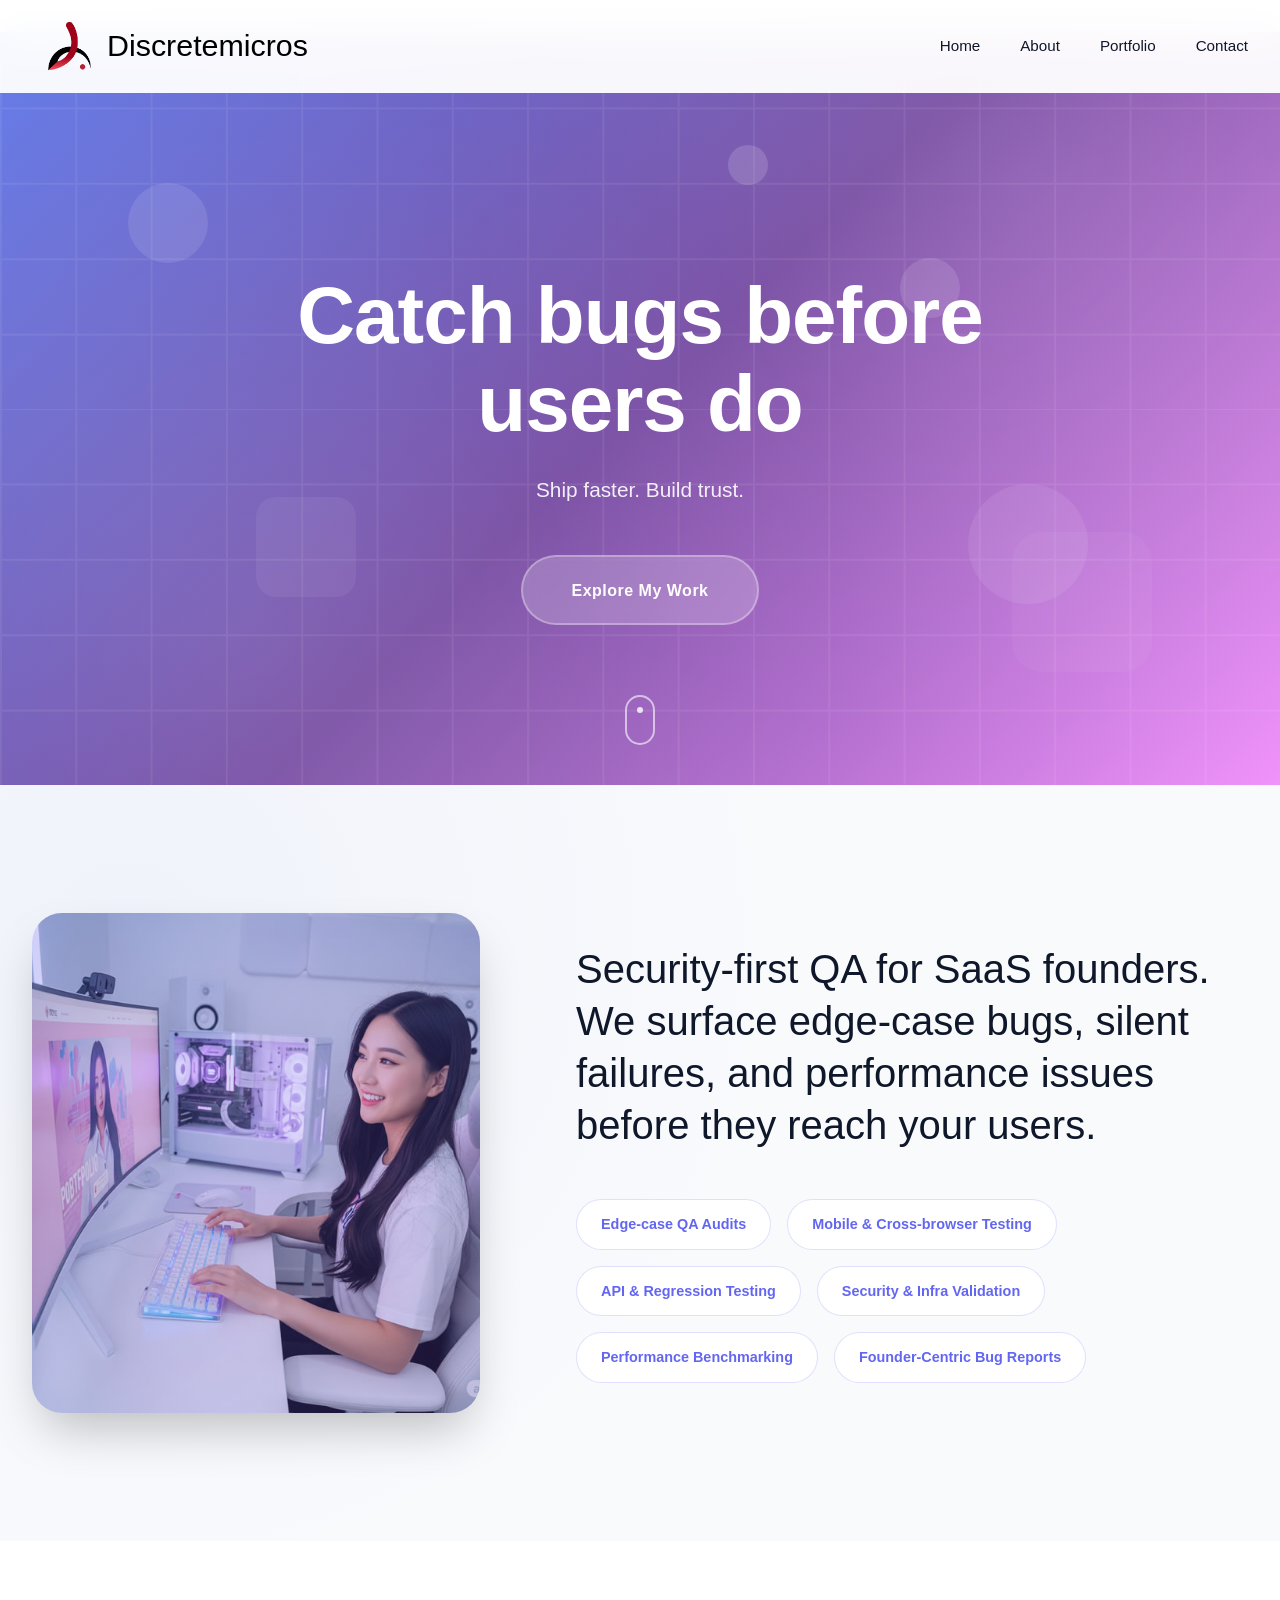
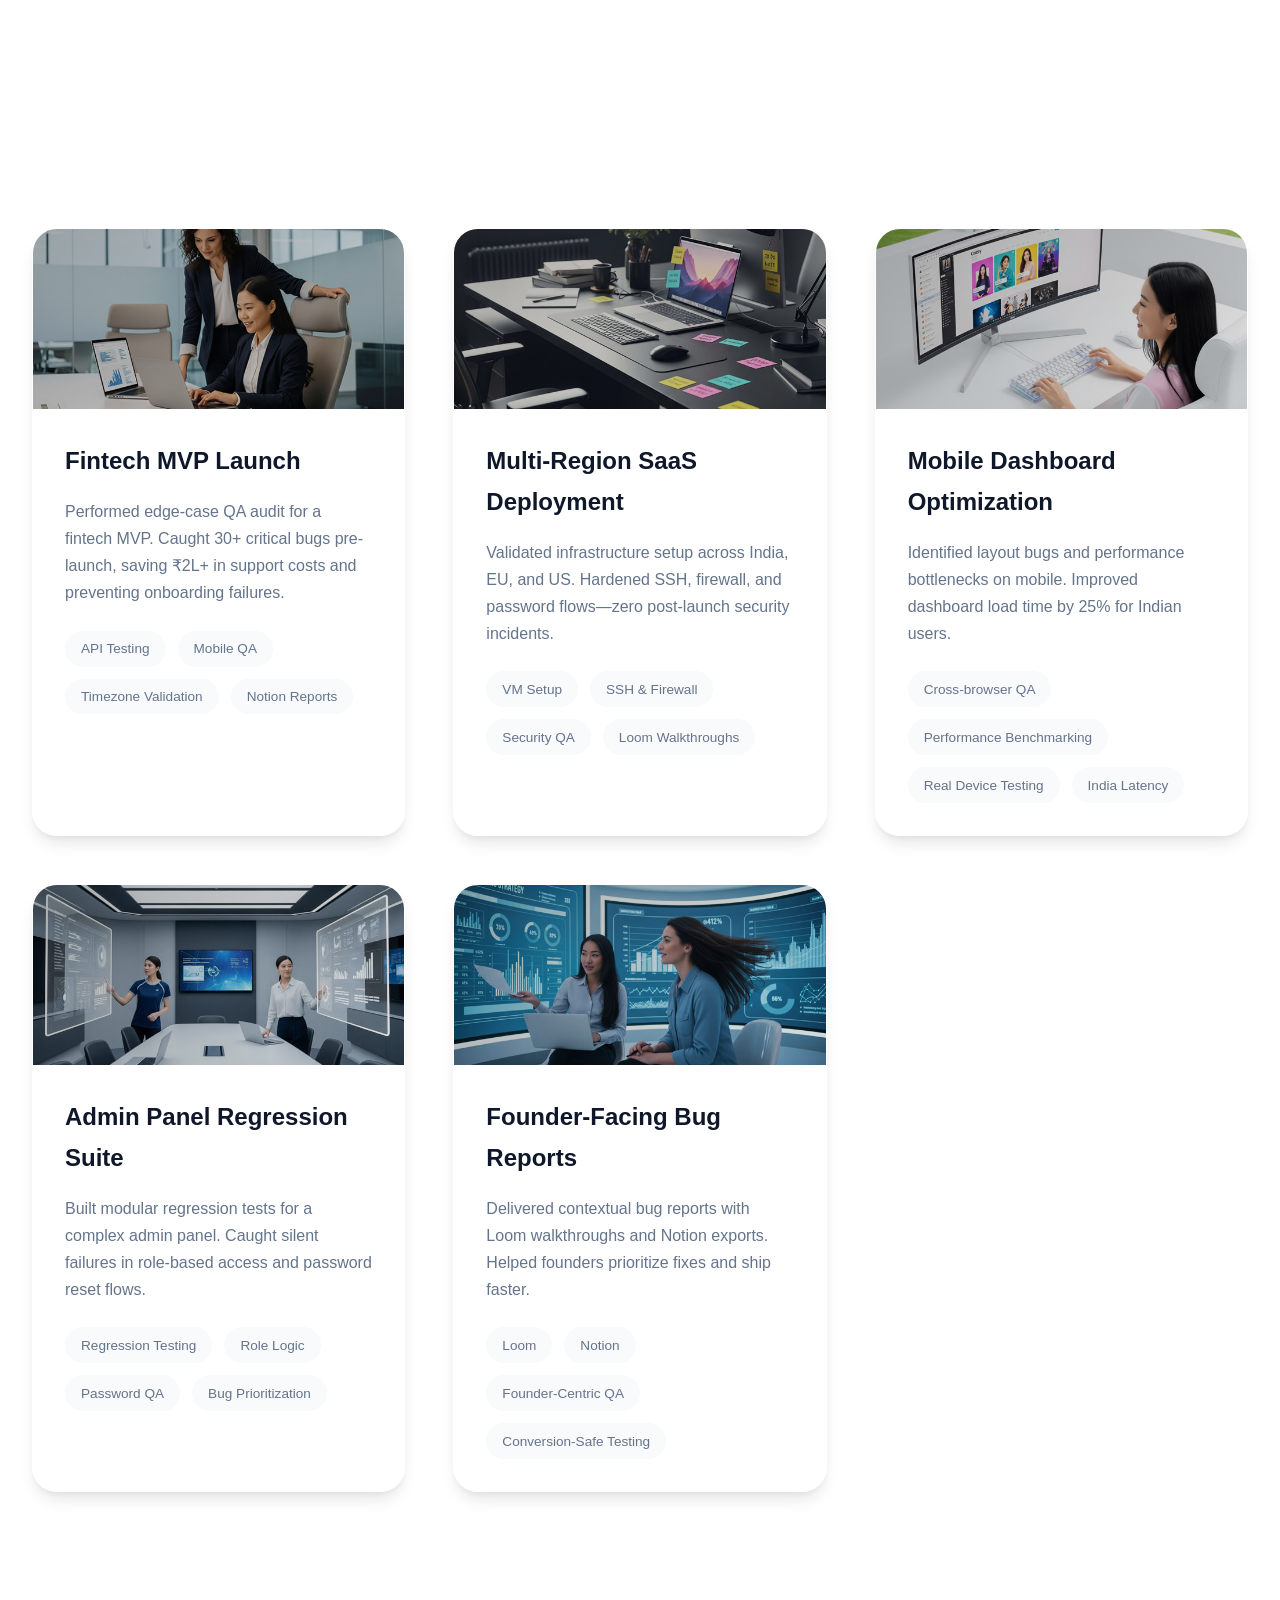
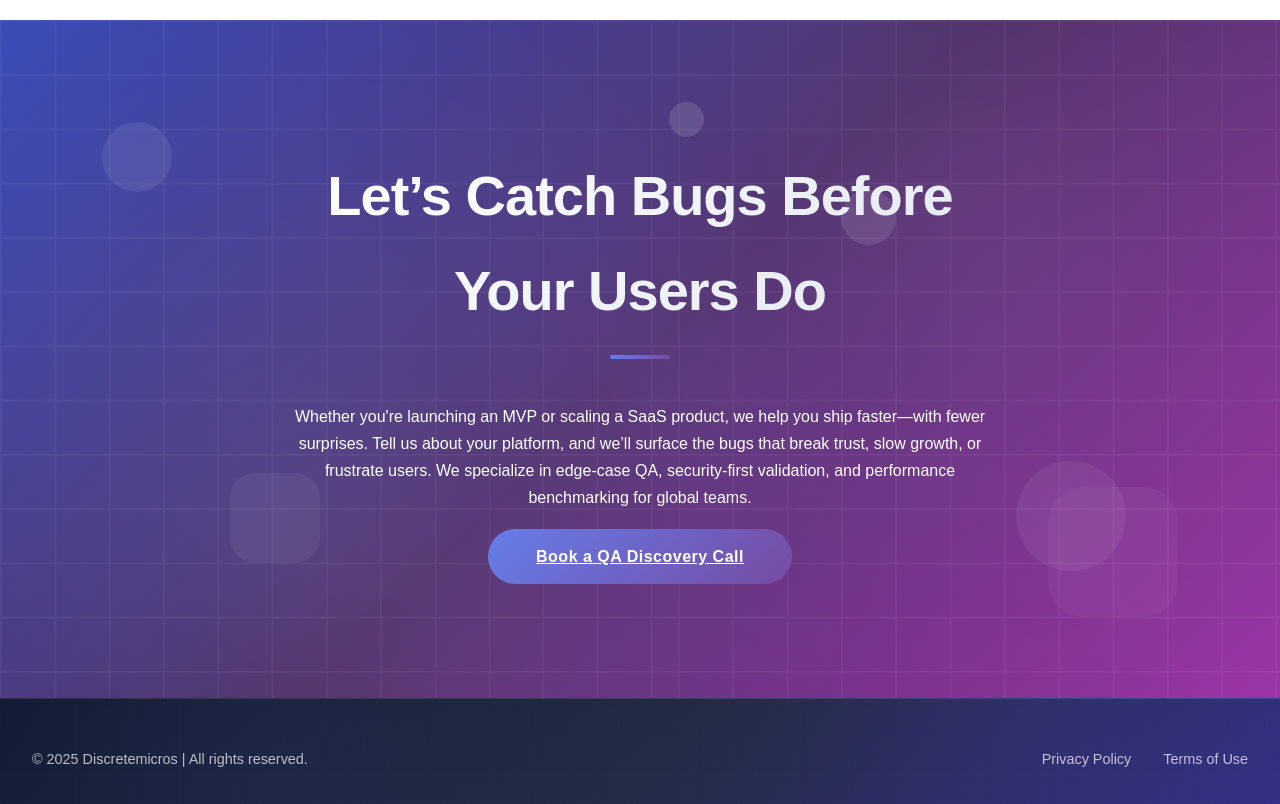
==== index.html @ 61aa69f9 "Init" ====
<!DOCTYPE html>
<html lang="en">

<head>
    <meta charset="UTF-8">
    <meta name="viewport" content="width=device-width, initial-scale=1.0">
    <title>Discretemicros</title>
    <link href="templatemo-personal-style.css" rel="stylesheet">

    <!--

TemplateMo 593 personal shape

https://templatemo.com/tm-593-personal-shape

-->
</head>

<body>
    <!-- Navigation -->
    <nav id="navbar">
        <div class="nav-container">
            <div class="logo">
                <img src="images/logo.png" alt="discretemicros" />
                <span class="logo-text">Discretemicros</span>
            </div>
            <ul class="nav-links">
                <li><a href="#home">Home</a></li>
                <li><a href="#about">About</a></li>
                <li><a href="#portfolio">Portfolio</a></li>
                <li><a href="#contact">Contact</a></li>
            </ul>
            <div class="mobile-menu-toggle" id="mobileMenuToggle">
                <div class="hamburger"></div>
                <div class="hamburger"></div>
                <div class="hamburger"></div>
            </div>
        </div>
    </nav>

    <!-- Mobile Menu -->
    <div class="mobile-menu" id="mobileMenu">
        <ul class="mobile-nav-links">
            <li><a href="#home">Home</a></li>
            <li><a href="#about">About</a></li>
            <li><a href="#portfolio">Portfolio</a></li>
            <li><a href="#contact">Contact</a></li>
        </ul>
    </div>

    <!-- Hero Section -->
    <section id="home" class="hero">
        <div class="floating-shapes">
            <div class="shape shape-1"></div>
            <div class="shape shape-2"></div>
            <div class="shape shape-3"></div>
            <div class="shape shape-4"></div>
            <div class="shape shape-5"></div>
            <div class="shape shape-6"></div>
        </div>
        <div class="hero-content">
            <!-- <div class="hero-subtitle">Creative Designer</div> -->
            <h1>Catch bugs before users do</h1>
            <p class="subtitle">Ship faster. Build trust.</p>
            <a href="#portfolio" class="cta-button">Explore My Work</a>
        </div>
        <div class="scroll-indicator" onclick="document.getElementById('about').scrollIntoView()"></div>
    </section>

    <!-- About Section -->
    <section id="about" class="about">
        <div class="container">
            <!-- <h2 class="section-title fade-in">About Me</h2> -->
            <div class="about-content">
                <div class="about-image slide-in-left"></div>
                <div class="about-text slide-in-right">
                    <h3>Security-first QA for SaaS founders. We surface edge-case bugs, silent failures, and performance
                        issues before they reach your users.</h3>
                    <!-- <p>With over 5 years of experience in digital design, I specialize in creating user-centered
                        solutions that bridge the gap between functionality and aesthetics. My approach combines
                        strategic thinking with creative execution to deliver impactful results.</p>
                    <p>I believe that great design is not just about how it looks, but how it works and how it makes
                        people feel. Every project is an opportunity to solve problems and create connections that
                        matter.</p>
                    <p>When I'm not designing, you'll find me exploring new technologies, sketching ideas, or seeking
                        inspiration in nature and architecture.</p> -->
                    <div class="skills">
                        <span class="skill-tag">Edge-case QA Audits</span>
                        <span class="skill-tag">Mobile & Cross-browser Testing</span>
                        <span class="skill-tag">API & Regression Testing</span>
                        <span class="skill-tag">Security & Infra Validation</span>
                        <span class="skill-tag">Performance Benchmarking</span>
                        <span class="skill-tag">Founder-Centric Bug Reports</span>
                    </div>

                </div>
            </div>
        </div>
    </section>

    <!-- Portfolio Section
    <section id="portfolio" class="portfolio">
        <div class="container">
            <h2 class="section-title fade-in">Featured Work</h2>
            <div class="portfolio-grid">
                <div class="portfolio-item">
                    <div class="portfolio-image"></div>
                    <div class="portfolio-content">
                        <h4>E-commerce Platform</h4>
                        <p>A modern, responsive e-commerce solution with focus on user experience and conversion
                            optimization. Built with scalability and performance in mind.</p>
                        <div class="portfolio-tech">
                            <span class="tech-tag">React</span>
                            <span class="tech-tag">Node.js</span>
                            <span class="tech-tag">MongoDB</span>
                            <span class="tech-tag">Stripe</span>
                        </div>
                    </div>
                </div>
                <div class="portfolio-item">
                    <div class="portfolio-image"></div>
                    <div class="portfolio-content">
                        <h4>Brand Identity System</h4>
                        <p>Complete visual identity redesign for a tech startup, including logo, guidelines, and digital
                            assets. Creating a cohesive brand experience across all touchpoints.</p>
                        <div class="portfolio-tech">
                            <span class="tech-tag">Illustrator</span>
                            <span class="tech-tag">Photoshop</span>
                            <span class="tech-tag">Figma</span>
                            <span class="tech-tag">After Effects</span>
                        </div>
                    </div>
                </div>
                <div class="portfolio-item">
                    <div class="portfolio-image"></div>
                    <div class="portfolio-content">
                        <h4>Mobile App Design</h4>
                        <p>Intuitive mobile app interface for a fitness tracking application with focus on accessibility
                            and user engagement through gamification.</p>
                        <div class="portfolio-tech">
                            <span class="tech-tag">Figma</span>
                            <span class="tech-tag">Principle</span>
                            <span class="tech-tag">React Native</span>
                            <span class="tech-tag">Lottie</span>
                        </div>
                    </div>
                </div>
                <div class="portfolio-item">
                    <div class="portfolio-image"></div>
                    <div class="portfolio-content">
                        <h4>Dashboard Interface</h4>
                        <p>Clean and functional dashboard design for data analytics platform with complex information
                            architecture and real-time data visualization.</p>
                        <div class="portfolio-tech">
                            <span class="tech-tag">Vue.js</span>
                            <span class="tech-tag">D3.js</span>
                            <span class="tech-tag">SCSS</span>
                            <span class="tech-tag">Chart.js</span>
                        </div>
                    </div>
                </div>
                <div class="portfolio-item">
                    <div class="portfolio-image"></div>
                    <div class="portfolio-content">
                        <h4>Marketing Website</h4>
                        <p>Modern marketing website with interactive animations and optimized conversion funnels. Built
                            for maximum performance and SEO.</p>
                        <div class="portfolio-tech">
                            <span class="tech-tag">Next.js</span>
                            <span class="tech-tag">Framer Motion</span>
                            <span class="tech-tag">Tailwind CSS</span>
                            <span class="tech-tag">Vercel</span>
                        </div>
                    </div>
                </div>
                <div class="portfolio-item">
                    <div class="portfolio-image"></div>
                    <div class="portfolio-content">
                        <h4>Creative Portfolio</h4>
                        <p>Artistic portfolio website featuring immersive galleries, smooth transitions, and creative
                            storytelling for a digital artist.</p>
                        <div class="portfolio-tech">
                            <span class="tech-tag">React</span>
                            <span class="tech-tag">Three.js</span>
                            <span class="tech-tag">GSAP</span>
                            <span class="tech-tag">WebGL</span>
                        </div>
                    </div>
                </div>
            </div>
        </div>
    </section> -->

    <section id="portfolio" class="portfolio">
        <div class="container">
            <h2 class="section-title fade-in">Recent QA Wins</h2>
            <div class="portfolio-grid">

                <div class="portfolio-item">
                    <div class="portfolio-image"></div>
                    <div class="portfolio-content">
                        <h4>Fintech MVP Launch</h4>
                        <p>Performed edge-case QA audit for a fintech MVP. Caught 30+ critical bugs pre-launch, saving
                            ₹2L+ in support costs and preventing onboarding failures.</p>
                        <div class="portfolio-tech">
                            <span class="tech-tag">API Testing</span>
                            <span class="tech-tag">Mobile QA</span>
                            <span class="tech-tag">Timezone Validation</span>
                            <span class="tech-tag">Notion Reports</span>
                        </div>
                    </div>
                </div>

                <div class="portfolio-item">
                    <div class="portfolio-image"></div>
                    <div class="portfolio-content">
                        <h4>Multi-Region SaaS Deployment</h4>
                        <p>Validated infrastructure setup across India, EU, and US. Hardened SSH, firewall, and password
                            flows—zero post-launch security incidents.</p>
                        <div class="portfolio-tech">
                            <span class="tech-tag">VM Setup</span>
                            <span class="tech-tag">SSH & Firewall</span>
                            <span class="tech-tag">Security QA</span>
                            <span class="tech-tag">Loom Walkthroughs</span>
                        </div>
                    </div>
                </div>

                <div class="portfolio-item">
                    <div class="portfolio-image"></div>
                    <div class="portfolio-content">
                        <h4>Mobile Dashboard Optimization</h4>
                        <p>Identified layout bugs and performance bottlenecks on mobile. Improved dashboard load time by
                            25% for Indian users.</p>
                        <div class="portfolio-tech">
                            <span class="tech-tag">Cross-browser QA</span>
                            <span class="tech-tag">Performance Benchmarking</span>
                            <span class="tech-tag">Real Device Testing</span>
                            <span class="tech-tag">India Latency</span>
                        </div>
                    </div>
                </div>

                <div class="portfolio-item">
                    <div class="portfolio-image"></div>
                    <div class="portfolio-content">
                        <h4>Admin Panel Regression Suite</h4>
                        <p>Built modular regression tests for a complex admin panel. Caught silent failures in
                            role-based access and password reset flows.</p>
                        <div class="portfolio-tech">
                            <span class="tech-tag">Regression Testing</span>
                            <span class="tech-tag">Role Logic</span>
                            <span class="tech-tag">Password QA</span>
                            <span class="tech-tag">Bug Prioritization</span>
                        </div>
                    </div>
                </div>

                <div class="portfolio-item">
                    <div class="portfolio-image"></div>
                    <div class="portfolio-content">
                        <h4>Founder-Facing Bug Reports</h4>
                        <p>Delivered contextual bug reports with Loom walkthroughs and Notion exports. Helped founders
                            prioritize fixes and ship faster.</p>
                        <div class="portfolio-tech">
                            <span class="tech-tag">Loom</span>
                            <span class="tech-tag">Notion</span>
                            <span class="tech-tag">Founder-Centric QA</span>
                            <span class="tech-tag">Conversion-Safe Testing</span>
                        </div>
                    </div>
                </div>

                <div class="portfolio-item">
                    <div class="portfolio-image"></div>
                    <div class="portfolio-content">
                        <h4>SaaS Onboarding Flow Audit</h4>
                        <p>Audited onboarding flows for a B2B SaaS product. Found edge-case bugs in email verification,
                            timezone logic, and mobile layout.</p>
                        <div class="portfolio-tech">
                            <span class="tech-tag">Edge-case QA</span>
                            <span class="tech-tag">Email Verification</span>
                            <span class="tech-tag">Mobile Layout</span>
                            <span class="tech-tag">Timezone QA</span>
                        </div>
                    </div>
                </div>

            </div>
        </div>
    </section>


    <!-- Contact Section -->
    <section id="contact" class="contact">
        <div class="contact-floating-shapes">
            <div class="contact-shape contact-shape-1"></div>
            <div class="contact-shape contact-shape-2"></div>
            <div class="contact-shape contact-shape-3"></div>
            <div class="contact-shape contact-shape-4"></div>
            <div class="contact-shape contact-shape-5"></div>
            <div class="contact-shape contact-shape-6"></div>
        </div>
        <div class="container">
            <div class="contact-content">
                <h2 class="section-title fade-in">Let’s Catch Bugs Before Your Users Do</h2>
                <p class="fade-in">
                    Whether you're launching an MVP or scaling a SaaS product, we help you ship faster—with fewer
                    surprises.
                    Tell us about your platform, and we’ll surface the bugs that break trust, slow growth, or frustrate
                    users.
                    We specialize in edge-case QA, security-first validation, and performance benchmarking for global
                    teams.
                </p>
                <div class="fade-in calendly-cta">
                    <a href="https://calendly.com/discretemicros/free-mobile-qa-audit" target="_blank"
                        class="submit-btn">
                        Book a QA Discovery Call
                    </a>
                </div>
            </div>
        </div>
    </section>


    <!-- Footer -->
    <footer class="footer">
        <div class="container">
            <div class="footer-content">
                <div class="footer-left">
                    <p>&copy; 2025 Discretemicros | All rights reserved.</p>
                </div>
                <div class="footer-right">
                    <a href="#privacy">Privacy Policy</a>
                    <a href="#terms">Terms of Use</a>
                </div>
            </div>
        </div>
    </footer>

    <script src="templatemo-personal-javascripts.js"></script>

</body>

</html>
---- templatemo-personal-style.css ----
/*

TemplateMo 593 personal shape

https://templatemo.com/tm-593-personal-shape

*/

@charset "utf-8";
/* CSS Document */

* {
    margin: 0;
    padding: 0;
    box-sizing: border-box;
}

/* Footer */
.footer {
    background: linear-gradient(135deg, #0f172a 0%, #1e293b 50%, #312e81 100%);
    color: var(--text-light);
    padding: 3rem 0 2rem;
    border-top: 1px solid rgba(255, 255, 255, 0.1);
    position: relative;
    overflow: hidden;
}

.footer::before {
    content: '';
    position: absolute;
    top: 0;
    left: 0;
    right: 0;
    bottom: 0;
    background: url('data:image/svg+xml,<svg xmlns="http://www.w3.org/2000/svg" viewBox="0 0 100 100"><defs><pattern id="footer-grid" width="12" height="12" patternUnits="userSpaceOnUse"><path d="M 12 0 L 0 0 0 12" fill="none" stroke="rgba(255,255,255,0.05)" stroke-width="0.5"/></pattern></defs><rect width="100" height="100" fill="url(%23footer-grid)"/></svg>');
    opacity: 0.4;
}

.footer::after {
    content: '';
    position: absolute;
    top: 0;
    left: 0;
    right: 0;
    bottom: 0;
    background: radial-gradient(circle at 20% 80%, rgba(99, 102, 241, 0.1) 0%, transparent 50%),
        radial-gradient(circle at 80% 20%, rgba(139, 92, 246, 0.08) 0%, transparent 50%);
}

.footer-content {
    display: flex;
    justify-content: space-between;
    align-items: center;
    flex-wrap: wrap;
    gap: 1rem;
    position: relative;
    z-index: 2;
}

.footer-left p {
    color: rgba(255, 255, 255, 0.7);
    font-size: 0.9rem;
    margin: 0;
}

.footer-right {
    display: flex;
    gap: 2rem;
    flex-wrap: wrap;
}

.footer-right a {
    color: rgba(255, 255, 255, 0.7);
    text-decoration: none;
    font-size: 0.9rem;
    transition: all 0.3s ease;
    position: relative;
}

.footer-right a:hover {
    color: var(--text-light);
    transform: translateY(-1px);
}

.footer-right a::after {
    content: '';
    position: absolute;
    width: 0;
    height: 1px;
    bottom: -3px;
    left: 0;
    background: var(--primary-color);
    transition: width 0.3s ease;
}

.footer-right a:hover::after {
    width: 100%;
}

/* Footer Mobile Responsiveness */
@media (max-width: 768px) {
    .footer-content {
        flex-direction: column;
        text-align: center;
        gap: 1.5rem;
    }

    .footer-right {
        justify-content: center;
        gap: 1.5rem;
    }

    .footer-right a {
        font-size: 0.85rem;
    }
}

@media (max-width: 480px) {
    .footer-right {
        flex-direction: column;
        gap: 1rem;
    }
}

:root {
    --primary-color: #6366f1;
    --secondary-color: #8b5cf6;
    --accent-color: #f59e0b;
    --accent-pink: #ec4899;
    --accent-cyan: #06b6d4;
    --text-primary: #0f172a;
    --text-secondary: #64748b;
    --text-light: #ffffff;
    --bg-primary: #ffffff;
    --bg-secondary: #f8fafc;
    --bg-dark: #0f172a;
    --bg-card: rgba(255, 255, 255, 0.95);
    --gradient-primary: linear-gradient(135deg, #667eea 0%, #764ba2 100%);
    --gradient-secondary: linear-gradient(135deg, #f093fb 0%, #f5576c 100%);
    --gradient-tertiary: linear-gradient(135deg, #4facfe 0%, #00f2fe 100%);
    --gradient-elegant: linear-gradient(135deg, #667eea 0%, #764ba2 50%, #f093fb 100%);
    --shadow-sm: 0 1px 2px 0 rgba(0, 0, 0, 0.05);
    --shadow-md: 0 4px 6px -1px rgba(0, 0, 0, 0.1), 0 2px 4px -1px rgba(0, 0, 0, 0.06);
    --shadow-lg: 0 10px 15px -3px rgba(0, 0, 0, 0.1), 0 4px 6px -2px rgba(0, 0, 0, 0.05);
    --shadow-xl: 0 20px 25px -5px rgba(0, 0, 0, 0.1), 0 10px 10px -5px rgba(0, 0, 0, 0.04);
    --shadow-2xl: 0 25px 50px -12px rgba(0, 0, 0, 0.25);
    --glass: rgba(255, 255, 255, 0.15);
    --glass-border: rgba(255, 255, 255, 0.2);
}

body {
    font-family: 'Segoe UI', 'Roboto', 'Helvetica Neue', 'Arial', sans-serif;
    line-height: 1.7;
    color: var(--text-primary);
    scroll-behavior: smooth;
    overflow-x: hidden;
    background: var(--bg-primary);
}

/* Navigation */
nav {
    position: fixed;
    top: 0;
    width: 100%;
    background: rgba(255, 255, 255, 0.95);
    backdrop-filter: blur(20px);
    z-index: 1000;
    padding: 1rem 0;
    transition: all 0.4s cubic-bezier(0.4, 0, 0.2, 1);
    border-bottom: 1px solid rgba(255, 255, 255, 0.1);
}

nav.scrolled {
    background: rgba(255, 255, 255, 0.98);
    box-shadow: var(--shadow-lg);
    padding: 0.75rem 0;
}

.nav-container {
    max-width: 1400px;
    margin: 0 auto;
    padding: 0 2rem;
    display: flex;
    justify-content: space-between;
    align-items: center;
}

/* .logo {
    font-family: 'Segoe UI', 'Roboto', 'Helvetica Neue', 'Arial', sans-serif;
    font-size: 1.75rem;
    font-weight: 700;
    background: var(--gradient-elegant);
    -webkit-background-clip: text;
    background-clip: text;
    -webkit-text-fill-color: transparent;
    letter-spacing: -0.5px;
} */

.logo {
  display: flex;
  align-items: center; /* Vertically centers image and text */
  /* gap: 10px; */
}

.logo img {
    height: 60px;
    width: auto;
}

.logo-text {
  font-size: 1.9rem;
  /* font-weight: bold; */
  color: #000000; /* adjust based on your header background */
}

.nav-links {
    display: flex;
    list-style: none;
    gap: 2.5rem;
    align-items: center;
}

.nav-links a {
    text-decoration: none;
    color: var(--text-primary);
    font-weight: 500;
    font-size: 0.95rem;
    transition: all 0.3s cubic-bezier(0.4, 0, 0.2, 1);
    position: relative;
    padding: 0.5rem 0;
}

.nav-links a:hover {
    color: var(--primary-color);
    transform: translateY(-1px);
}

.nav-links a::after {
    content: '';
    position: absolute;
    width: 0;
    height: 2px;
    bottom: 0;
    left: 50%;
    background: var(--gradient-primary);
    transition: all 0.3s cubic-bezier(0.4, 0, 0.2, 1);
    transform: translateX(-50%);
    border-radius: 1px;
}

.nav-links a:hover::after {
    width: 100%;
}

/* Mobile Menu */
.mobile-menu-toggle {
    display: none;
    flex-direction: column;
    cursor: pointer;
    padding: 0.5rem;
    z-index: 1001;
}

.hamburger {
    width: 25px;
    height: 3px;
    background: var(--text-primary);
    margin: 3px 0;
    transition: all 0.3s ease;
    border-radius: 1px;
}

.mobile-menu-toggle.active .hamburger:nth-child(1) {
    transform: rotate(-45deg) translate(-5px, 6px);
}

.mobile-menu-toggle.active .hamburger:nth-child(2) {
    opacity: 0;
}

.mobile-menu-toggle.active .hamburger:nth-child(3) {
    transform: rotate(45deg) translate(-5px, -6px);
}

.mobile-menu {
    position: fixed;
    top: 0;
    right: -100%;
    width: 100%;
    height: 100vh;
    background: rgba(15, 23, 42, 0.98);
    backdrop-filter: blur(20px);
    display: flex;
    flex-direction: column;
    justify-content: center;
    align-items: center;
    transition: right 0.4s cubic-bezier(0.4, 0, 0.2, 1);
    z-index: 999;
}

.mobile-menu.active {
    right: 0;
}

.mobile-nav-links {
    list-style: none;
    text-align: center;
}

.mobile-nav-links li {
    margin: 2rem 0;
    opacity: 0;
    transform: translateY(30px);
    transition: all 0.4s cubic-bezier(0.4, 0, 0.2, 1);
}

.mobile-menu.active .mobile-nav-links li {
    opacity: 1;
    transform: translateY(0);
}

.mobile-menu.active .mobile-nav-links li:nth-child(1) {
    transition-delay: 0.1s;
}

.mobile-menu.active .mobile-nav-links li:nth-child(2) {
    transition-delay: 0.2s;
}

.mobile-menu.active .mobile-nav-links li:nth-child(3) {
    transition-delay: 0.3s;
}

.mobile-menu.active .mobile-nav-links li:nth-child(4) {
    transition-delay: 0.4s;
}

.mobile-nav-links a {
    font-family: 'Segoe UI', 'Roboto', 'Helvetica Neue', 'Arial', sans-serif;
    font-size: 2.5rem;
    font-weight: 500;
    color: var(--text-light);
    text-decoration: none;
    transition: all 0.3s ease;
    background: var(--gradient-elegant);
    -webkit-background-clip: text;
    background-clip: text;
    -webkit-text-fill-color: transparent;
}

.mobile-nav-links a:hover {
    transform: scale(1.05);
}

#home {
  padding-top: 0rem; /* adjust as needed */
  padding-bottom: 10rem;
  /* display: block; avoid flex centering */
}

/* Hero Section */
.hero {
    /* height: 100vh; */
    display: flex;
    align-items: center;
    justify-content: center;
    background: var(--gradient-elegant);
    position: relative;
    overflow: hidden;
      margin: 2rem auto 0 auto; /* pushes content toward top */
}

.hero::before {
    content: '';
    position: absolute;
    top: 0;
    left: 0;
    right: 0;
    bottom: 0;
    background: url('data:image/svg+xml,<svg xmlns="http://www.w3.org/2000/svg" viewBox="0 0 100 100"><defs><pattern id="grid" width="10" height="10" patternUnits="userSpaceOnUse"><path d="M 10 0 L 0 0 0 10" fill="none" stroke="rgba(255,255,255,0.1)" stroke-width="0.5"/></pattern></defs><rect width="100" height="100" fill="url(%23grid)"/></svg>');
    animation: float 25s ease-in-out infinite;
    opacity: 0.7;
}

.hero::after {
    content: '';
    position: absolute;
    top: 0;
    left: 0;
    right: 0;
    bottom: 0;
    background: radial-gradient(circle at 20% 80%, rgba(255, 255, 255, 0.1) 0%, transparent 50%),
        radial-gradient(circle at 80% 20%, rgba(255, 255, 255, 0.1) 0%, transparent 50%);
    animation: pulse 4s ease-in-out infinite alternate;
}

/* Floating Shapes */
.floating-shapes {
    position: absolute;
    top: 0;
    left: 0;
    width: 100%;
    height: 100%;
    pointer-events: none;
    z-index: 1;
}

.shape {
    position: absolute;
    background: rgba(255, 255, 255, 0.1);
    border-radius: 50%;
}

.shape-1 {
    width: 80px;
    height: 80px;
    top: 20%;
    left: 10%;
    animation: floatShape1 20s ease-in-out infinite;
}

.shape-2 {
    width: 120px;
    height: 120px;
    top: 60%;
    right: 15%;
    background: rgba(255, 255, 255, 0.08);
    animation: floatShape2 25s ease-in-out infinite reverse;
}

.shape-3 {
    width: 60px;
    height: 60px;
    top: 30%;
    right: 25%;
    background: rgba(255, 255, 255, 0.12);
    animation: floatShape3 18s ease-in-out infinite;
}

.shape-4 {
    width: 100px;
    height: 100px;
    bottom: 25%;
    left: 20%;
    background: rgba(255, 255, 255, 0.06);
    border-radius: 20px;
    animation: floatShape4 22s ease-in-out infinite;
}

.shape-5 {
    width: 40px;
    height: 40px;
    top: 15%;
    right: 40%;
    background: rgba(255, 255, 255, 0.15);
    animation: floatShape5 16s ease-in-out infinite reverse;
}

.shape-6 {
    width: 140px;
    height: 140px;
    bottom: 15%;
    right: 10%;
    background: rgba(255, 255, 255, 0.04);
    border-radius: 30px;
    animation: floatShape6 28s ease-in-out infinite;
}

@keyframes floatShape1 {

    0%,
    100% {
        transform: translateY(0px) translateX(0px) rotate(0deg);
    }

    25% {
        transform: translateY(-30px) translateX(20px) rotate(90deg);
    }

    50% {
        transform: translateY(-15px) translateX(-10px) rotate(180deg);
    }

    75% {
        transform: translateY(-40px) translateX(15px) rotate(270deg);
    }
}

@keyframes floatShape2 {

    0%,
    100% {
        transform: translateY(0px) translateX(0px) scale(1);
    }

    33% {
        transform: translateY(25px) translateX(-20px) scale(1.1);
    }

    66% {
        transform: translateY(-20px) translateX(25px) scale(0.9);
    }
}

@keyframes floatShape3 {

    0%,
    100% {
        transform: translateY(0px) translateX(0px) rotate(0deg);
    }

    50% {
        transform: translateY(-25px) translateX(-30px) rotate(180deg);
    }
}

@keyframes floatShape4 {

    0%,
    100% {
        transform: translateY(0px) translateX(0px) rotate(0deg);
    }

    25% {
        transform: translateY(20px) translateX(-15px) rotate(45deg);
    }

    50% {
        transform: translateY(-10px) translateX(30px) rotate(90deg);
    }

    75% {
        transform: translateY(15px) translateX(-20px) rotate(135deg);
    }
}

@keyframes floatShape5 {

    0%,
    100% {
        transform: translateY(0px) translateX(0px) scale(1);
    }

    50% {
        transform: translateY(-35px) translateX(20px) scale(1.2);
    }
}

@keyframes floatShape6 {

    0%,
    100% {
        transform: translateY(0px) translateX(0px) rotate(0deg);
    }

    33% {
        transform: translateY(-15px) translateX(10px) rotate(60deg);
    }

    66% {
        transform: translateY(10px) translateX(-25px) rotate(120deg);
    }
}

@keyframes float {

    0%,
    100% {
        transform: translateY(0px) rotate(0deg);
    }

    50% {
        transform: translateY(-20px) rotate(1deg);
    }
}

@keyframes pulse {
    0% {
        opacity: 0.5;
    }

    100% {
        opacity: 0.8;
    }
}

.hero-content {
    text-align: center;
    color: var(--text-light);
    z-index: 2;
    position: relative;
    max-width: 900px;
    padding: 0 2rem;
}

.hero-subtitle {
    font-size: 1.1rem;
    font-weight: 500;
    letter-spacing: 2px;
    text-transform: uppercase;
    opacity: 0;
    transform: translateY(30px);
    animation: fadeInUp 1s ease 0.2s forwards;
    margin-bottom: 1rem;
    color: rgba(255, 255, 255, 0.8);
}

.hero h1 {
    font-family: 'Segoe UI', 'Roboto', 'Helvetica Neue', 'Arial', sans-serif;
    font-size: 5rem;
    font-weight: 700;
    margin-top: 15.0rem;
    margin-bottom: 1.5rem;
    opacity: 0;
    transform: translateY(30px);
    animation: fadeInUp 1s ease 0.4s forwards;
    line-height: 1.1;
    letter-spacing: -1px;
}

.hero .subtitle {
    font-size: 1.3rem;
    margin-bottom: 3rem;
    opacity: 0;
    transform: translateY(30px);
    animation: fadeInUp 1s ease 0.6s forwards;
    color: rgba(255, 255, 255, 0.9);
    font-weight: 400;
    max-width: 600px;
    margin-left: auto;
    margin-right: auto;
}

.cta-button {
    display: inline-block;
    padding: 1.2rem 3rem;
    background: rgba(255, 255, 255, 0.2);
    color: var(--text-light);
    text-decoration: none;
    border-radius: 50px;
    font-weight: 600;
    font-size: 1rem;
    transform: translateY(30px);
    opacity: 0;
    animation: fadeInUp 1s ease 0.8s forwards;
    transition: all 0.4s cubic-bezier(0.4, 0, 0.2, 1);
    border: 2px solid rgba(255, 255, 255, 0.3);
    backdrop-filter: blur(10px);
    letter-spacing: 0.5px;
}

.cta-button:hover {
    transform: translateY(-3px);
    background: rgba(255, 255, 255, 0.25);
    box-shadow: 0 20px 40px rgba(0, 0, 0, 0.2);
    border-color: rgba(255, 255, 255, 0.4);
}

@keyframes fadeInUp {
    to {
        opacity: 1;
        transform: translateY(0);
    }
}

/* Scroll Indicator */
.scroll-indicator {
    position: absolute;
    bottom: 40px;
    left: 50%;
    transform: translateX(-50%);
    width: 30px;
    height: 50px;
    border: 2px solid rgba(255, 255, 255, 0.6);
    border-radius: 25px;
    cursor: pointer;
    transition: all 0.3s ease;
}

.scroll-indicator:hover {
    border-color: rgba(255, 255, 255, 0.9);
}

.scroll-indicator::before {
    content: '';
    position: absolute;
    top: 10px;
    left: 50%;
    width: 6px;
    height: 6px;
    background: rgba(255, 255, 255, 0.8);
    border-radius: 50%;
    transform: translateX(-50%);
    animation: scroll 2s infinite;
}

@keyframes scroll {
    0% {
        transform: translateX(-50%) translateY(0);
        opacity: 1;
    }

    100% {
        transform: translateX(-50%) translateY(20px);
        opacity: 0;
    }
}

/* Section Styles */
section {
    padding: 8rem 0;
}

.container {
    max-width: 1400px;
    margin: 0 auto;
    padding: 0 2rem;
}

.section-title {
    text-align: center;
    font-family: 'Segoe UI', 'Roboto', 'Helvetica Neue', 'Arial', sans-serif;
    font-size: 3.5rem;
    font-weight: 600;
    margin-bottom: 4rem;
    background: var(--gradient-elegant);
    -webkit-background-clip: text;
    background-clip: text;
    -webkit-text-fill-color: transparent;
    letter-spacing: -1px;
    position: relative;
}

.section-title::after {
    content: '';
    position: absolute;
    width: 60px;
    height: 4px;
    background: var(--gradient-primary);
    bottom: -20px;
    left: 50%;
    transform: translateX(-50%);
    border-radius: 2px;
}

/* About Section */
.about {
    background: var(--bg-secondary);
    position: relative;
}

.about::before {
    content: '';
    position: absolute;
    top: 0;
    left: 0;
    right: 0;
    bottom: 0;
    background: radial-gradient(circle at 10% 20%, rgba(99, 102, 241, 0.05) 0%, transparent 50%);
}

.about-content {
    display: grid;

    grid-template-columns: 1fr 1.5fr;
    gap: 6rem;
    align-items: center;
    position: relative;
}

.about-image {
    width: 100%;
    height: 500px;
    background: url('images/smiling-girl-computer-desktop.jpg') center/cover;
    border-radius: 30px;
    position: relative;
    overflow: hidden;
    box-shadow: var(--shadow-2xl);
    transform: rotate(-2deg);
    transition: transform 0.4s ease;
}

.about-image:hover {
    transform: rotate(0deg) scale(1.02);
}

.about-image::before {
    content: '';
    position: absolute;
    top: 0;
    left: 0;
    right: 0;
    bottom: 0;
    background: linear-gradient(135deg, rgba(99, 102, 241, 0.3) 0%, rgba(139, 92, 246, 0.2) 100%);
    transition: opacity 0.3s ease;
}

.about-image:hover::before {
    opacity: 0.7;
}

.about-image::after {}

.about-text h3 {
    font-family: 'Segoe UI', 'Roboto', 'Helvetica Neue', 'Arial', sans-serif;
    font-size: 2.5rem;
    margin-bottom: 2rem;
    color: var(--text-primary);
    font-weight: 100;
    line-height: 1.3;
}

.about-text p {
    font-size: 1.1rem;
    color: var(--text-secondary);
    margin-bottom: 2rem;
    line-height: 1.8;
}

.skills {
    display: flex;
    gap: 1rem;
    flex-wrap: wrap;
    margin-top: 3rem;
}

.skill-tag {
    padding: 0.75rem 1.5rem;
    background: var(--bg-card);
    color: var(--primary-color);
    border-radius: 30px;
    font-size: 0.9rem;
    font-weight: 600;
    border: 1px solid rgba(99, 102, 241, 0.2);
    transition: all 0.3s ease;
    backdrop-filter: blur(10px);
}

.skill-tag:hover {
    background: var(--primary-color);
    color: var(--text-light);
    transform: translateY(-2px);
    box-shadow: var(--shadow-lg);
}

/* Portfolio Section */
.portfolio {
    background: var(--bg-primary);
}

.portfolio-grid {
    display: grid;
    grid-template-columns: repeat(3, 1fr);
    gap: 3rem;
    margin-top: 2rem;
}

.portfolio-item {
    background: var(--bg-card);
    border-radius: 25px;
    overflow: hidden;
    box-shadow: var(--shadow-lg);
    transition: all 0.4s cubic-bezier(0.4, 0, 0.2, 1);
    transform: translateY(20px);
    opacity: 0;
    border: 1px solid rgba(255, 255, 255, 0.2);
    backdrop-filter: blur(10px);
}

.portfolio-item.animate {
    transform: translateY(0);
    opacity: 1;
}

.portfolio-item:hover {
    transform: translateY(-15px);
    box-shadow: var(--shadow-2xl);
}

.portfolio-image {
    width: 100%;
    height: 180px;
    background: var(--gradient-primary);
    position: relative;
    overflow: hidden;
    background-size: cover;
    background-position: center;
}

.portfolio-item:nth-child(1) .portfolio-image {
    background-image: url('images/working-business-women.jpg');
}

.portfolio-item:nth-child(2) .portfolio-image {
    background-image: url('images/computer-desk-stickers.jpg');
}

.portfolio-item:nth-child(3) .portfolio-image {
    background-image: url('images/curved-display-pinky-girl.jpg');
}

.portfolio-item:nth-child(4) .portfolio-image {
    background-image: url('images/dashboard-interfaces-transparent-displays.jpg');
}

.portfolio-item:nth-child(5) .portfolio-image {
    background-image: url('images/marketing-strategy-women.jpg');
}

.portfolio-item:nth-child(6) .portfolio-image {
    background-image: url('images/portfolio-website-girl.jpg');
}

.portfolio-image::before {
    content: '';
    position: absolute;
    top: 0;
    left: 0;
    right: 0;
    bottom: 0;
    background: linear-gradient(135deg, rgba(0, 0, 0, 0.3) 0%, rgba(0, 0, 0, 0.1) 100%);
    transition: all 0.3s ease;
}

.portfolio-item:hover .portfolio-image::before {
    background: linear-gradient(135deg, rgba(99, 102, 241, 0.4) 0%, rgba(139, 92, 246, 0.3) 100%);
}

.portfolio-content {
    padding: 2rem;
}

.portfolio-content h4 {
    font-family: 'Segoe UI', 'Roboto', 'Helvetica Neue', 'Arial', sans-serif;
    font-size: 1.5rem;
    margin-bottom: 1rem;
    color: var(--text-primary);
    font-weight: 600;
}

.portfolio-content p {
    color: var(--text-secondary);
    margin-bottom: 1.5rem;
    line-height: 1.7;
}

.portfolio-tech {
    display: flex;
    gap: 0.75rem;
    flex-wrap: wrap;
}

.tech-tag {
    padding: 0.4rem 1rem;
    background: var(--bg-secondary);
    color: var(--text-secondary);
    border-radius: 20px;
    font-size: 0.85rem;
    font-weight: 500;
    transition: all 0.3s ease;
}

.tech-tag:hover {
    background: var(--primary-color);
    color: var(--text-light);
}

/* Contact Section */
.contact {
    background: linear-gradient(135deg, #3b4cb8 0%, #4a2c65 50%, #9c35a8 100%);
    color: var(--text-light);
    position: relative;
    overflow: hidden;
}

.contact::before {
    content: '';
    position: absolute;
    top: 0;
    left: 0;
    right: 0;
    bottom: 0;
    background: url('data:image/svg+xml,<svg xmlns="http://www.w3.org/2000/svg" viewBox="0 0 100 100"><defs><pattern id="contact-grid" width="8" height="8" patternUnits="userSpaceOnUse"><path d="M 8 0 L 0 0 0 8" fill="none" stroke="rgba(255,255,255,0.08)" stroke-width="0.5"/></pattern></defs><rect width="100" height="100" fill="url(%23contact-grid)"/></svg>');
    animation: contactFloat 30s ease-in-out infinite;
    opacity: 0.6;
}

.contact::after {
    content: '';
    position: absolute;
    top: 0;
    left: 0;
    right: 0;
    bottom: 0;
    background: radial-gradient(circle at 25% 75%, rgba(255, 255, 255, 0.08) 0%, transparent 50%),
        radial-gradient(circle at 75% 25%, rgba(255, 255, 255, 0.06) 0%, transparent 50%),
        radial-gradient(circle at 50% 50%, rgba(139, 92, 246, 0.1) 0%, transparent 70%);
    animation: contactPulse 6s ease-in-out infinite alternate;
}

/* Contact Floating Shapes */
.contact-floating-shapes {
    position: absolute;
    top: 0;
    left: 0;
    width: 100%;
    height: 100%;
    pointer-events: none;
    z-index: 1;
}

.contact-shape {
    position: absolute;
    background: rgba(255, 255, 255, 0.08);
    border-radius: 50%;
}

.contact-shape-1 {
    width: 70px;
    height: 70px;
    top: 15%;
    left: 8%;
    animation: contactFloatShape1 24s ease-in-out infinite;
}

.contact-shape-2 {
    width: 110px;
    height: 110px;
    top: 65%;
    right: 12%;
    background: rgba(255, 255, 255, 0.06);
    animation: contactFloatShape2 28s ease-in-out infinite reverse;
}

.contact-shape-3 {
    width: 55px;
    height: 55px;
    top: 25%;
    right: 30%;
    background: rgba(255, 255, 255, 0.1);
    animation: contactFloatShape3 20s ease-in-out infinite;
}

.contact-shape-4 {
    width: 90px;
    height: 90px;
    bottom: 20%;
    left: 18%;
    background: rgba(255, 255, 255, 0.05);
    border-radius: 25px;
    animation: contactFloatShape4 26s ease-in-out infinite;
}

.contact-shape-5 {
    width: 35px;
    height: 35px;
    top: 12%;
    right: 45%;
    background: rgba(255, 255, 255, 0.12);
    animation: contactFloatShape5 18s ease-in-out infinite reverse;
}

.contact-shape-6 {
    width: 130px;
    height: 130px;
    bottom: 12%;
    right: 8%;
    background: rgba(255, 255, 255, 0.04);
    border-radius: 35px;
    animation: contactFloatShape6 32s ease-in-out infinite;
}

@keyframes contactFloatShape1 {

    0%,
    100% {
        transform: translateY(0px) translateX(0px) rotate(0deg);
    }

    25% {
        transform: translateY(-25px) translateX(15px) rotate(90deg);
    }

    50% {
        transform: translateY(-10px) translateX(-8px) rotate(180deg);
    }

    75% {
        transform: translateY(-35px) translateX(12px) rotate(270deg);
    }
}

@keyframes contactFloatShape2 {

    0%,
    100% {
        transform: translateY(0px) translateX(0px) scale(1);
    }

    33% {
        transform: translateY(20px) translateX(-15px) scale(1.05);
    }

    66% {
        transform: translateY(-15px) translateX(20px) scale(0.95);
    }
}

@keyframes contactFloatShape3 {

    0%,
    100% {
        transform: translateY(0px) translateX(0px) rotate(0deg);
    }

    50% {
        transform: translateY(-20px) translateX(-25px) rotate(180deg);
    }
}

@keyframes contactFloatShape4 {

    0%,
    100% {
        transform: translateY(0px) translateX(0px) rotate(0deg);
    }

    25% {
        transform: translateY(15px) translateX(-12px) rotate(30deg);
    }

    50% {
        transform: translateY(-8px) translateX(25px) rotate(60deg);
    }

    75% {
        transform: translateY(12px) translateX(-18px) rotate(90deg);
    }
}

@keyframes contactFloatShape5 {

    0%,
    100% {
        transform: translateY(0px) translateX(0px) scale(1);
    }

    50% {
        transform: translateY(-30px) translateX(15px) scale(1.15);
    }
}

@keyframes contactFloatShape6 {

    0%,
    100% {
        transform: translateY(0px) translateX(0px) rotate(0deg);
    }

    33% {
        transform: translateY(-12px) translateX(8px) rotate(45deg);
    }

    66% {
        transform: translateY(8px) translateX(-20px) rotate(90deg);
    }
}

@keyframes contactFloat {

    0%,
    100% {
        transform: translateY(0px) rotate(0deg);
    }

    33% {
        transform: translateY(-15px) rotate(0.5deg);
    }

    66% {
        transform: translateY(-10px) rotate(-0.5deg);
    }
}

@keyframes contactPulse {
    0% {
        opacity: 0.4;
    }

    100% {
        opacity: 0.7;
    }
}

.contact-content {
    text-align: center;
    max-width: 700px;
    margin: 0 auto;
    position: relative;
    z-index: 10;
}

.contact .section-title {
    color: var(--text-light);
    background: linear-gradient(135deg, #ffffff 0%, #e2e8f0 100%);
    -webkit-background-clip: text;
    background-clip: text;
    -webkit-text-fill-color: transparent;
}

.contact-form {
    display: grid;
    gap: 2rem;
    margin-top: 3rem;
}

.form-row {
    display: grid;
    grid-template-columns: 1fr 1fr;
    gap: 2rem;
}

.form-group {
    display: grid;
    gap: 0.75rem;
    text-align: left;
}

.form-group label {
    font-weight: 500;
    color: rgba(255, 255, 255, 0.9);
    font-size: 0.9rem;
}

.form-group input,
.form-group textarea {
    padding: 1.2rem;
    border: 1px solid rgba(255, 255, 255, 0.2);
    border-radius: 15px;
    background: rgba(255, 255, 255, 0.08);
    color: var(--text-light);
    font-family: 'Segoe UI', 'Roboto', 'Helvetica Neue', 'Arial', sans-serif;
    font-size: 1rem;
    font-weight: 400;
    transition: all 0.3s cubic-bezier(0.4, 0, 0.2, 1);
    backdrop-filter: blur(10px);
    resize: vertical;
}

.form-group input:focus,
.form-group textarea:focus {
    outline: none;
    background: rgba(255, 255, 255, 0.12);
    border-color: var(--primary-color);
    box-shadow: 0 0 0 3px rgba(99, 102, 241, 0.1);
}

.form-group input::placeholder,
.form-group textarea::placeholder {
    color: rgba(255, 255, 255, 0.5);
}

.calendly-cta {
  margin-top: 2rem; /* adjust spacing as needed */
}
.submit-btn {
    padding: 1.2rem 3rem;
    background: var(--gradient-primary);
    color: var(--text-light);
    border: none;
    border-radius: 50px;
    font-size: 1rem;
    font-weight: 600;
    cursor: pointer;
    transition: all 0.4s cubic-bezier(0.4, 0, 0.2, 1);
    margin-top: 1rem;
    letter-spacing: 0.5px;
}

.submit-btn:hover {
    transform: translateY(-3px);
    box-shadow: 0 20px 40px rgba(99, 102, 241, 0.3);
}

/* Animation Classes */
.fade-in {
    opacity: 0;
    transform: translateY(40px);
    transition: all 0.8s cubic-bezier(0.4, 0, 0.2, 1);
}

.fade-in.animate {
    opacity: 1;
    transform: translateY(0);
}

.slide-in-left {
    opacity: 0;
    transform: translateX(-60px);
    transition: all 0.8s cubic-bezier(0.4, 0, 0.2, 1);
}

.slide-in-left.animate {
    opacity: 1;
    transform: translateX(0);
}

.slide-in-right {
    opacity: 0;
    transform: translateX(60px);
    transition: all 0.8s cubic-bezier(0.4, 0, 0.2, 1);
}

.slide-in-right.animate {
    opacity: 1;
    transform: translateX(0);
}

/* Mobile Responsiveness */
@media (max-width: 1024px) {
    .portfolio-grid {
        grid-template-columns: repeat(2, 1fr);
        gap: 2rem;
    }

    .about-content {
        grid-template-columns: 1fr;
        gap: 4rem;
    }

    .hero h1 {
        font-size: 4rem;
    }
}

@media (max-width: 768px) {
    .nav-links {
        display: none;
    }

    .mobile-menu-toggle {
        display: flex;
    }

    .hero h1 {
        font-size: 3rem;
    }

    .hero .subtitle {
        font-size: 1.1rem;
    }

    .section-title {
        font-size: 2.5rem;
    }

    .portfolio-grid {
        grid-template-columns: 1fr;
    }

    .container {
        padding: 0 1.5rem;
    }

    section {
        padding: 5rem 0;
    }

    .form-row {
        grid-template-columns: 1fr;
        gap: 1.5rem;
    }

    .about-text h3 {
        font-size: 2rem;
    }

    .skills {
        margin-top: 2rem;
    }
}

@media (max-width: 480px) {
    .hero h1 {
        font-size: 2.5rem;
    }

    .section-title {
        font-size: 2rem;
    }

    .nav-container {
        padding: 0 1rem;
    }

    .container {
        padding: 0 1rem;
    }
}
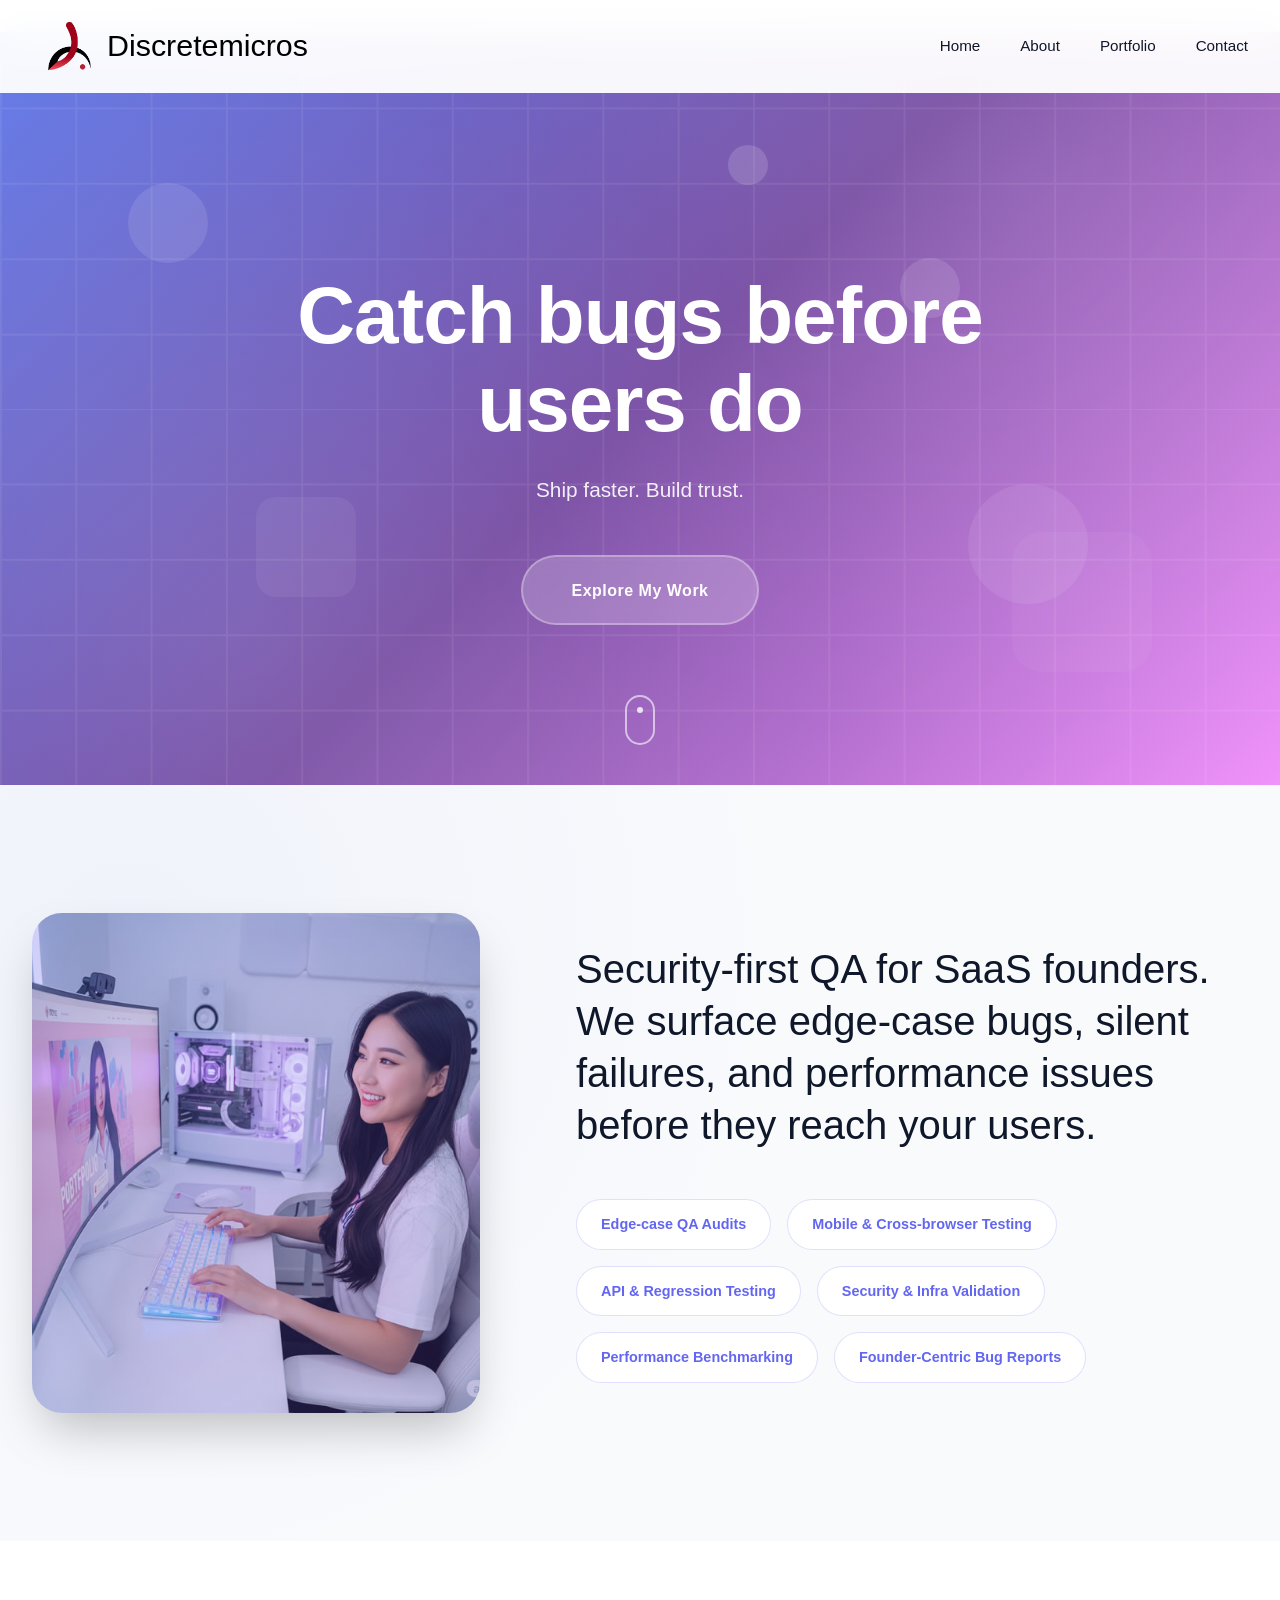
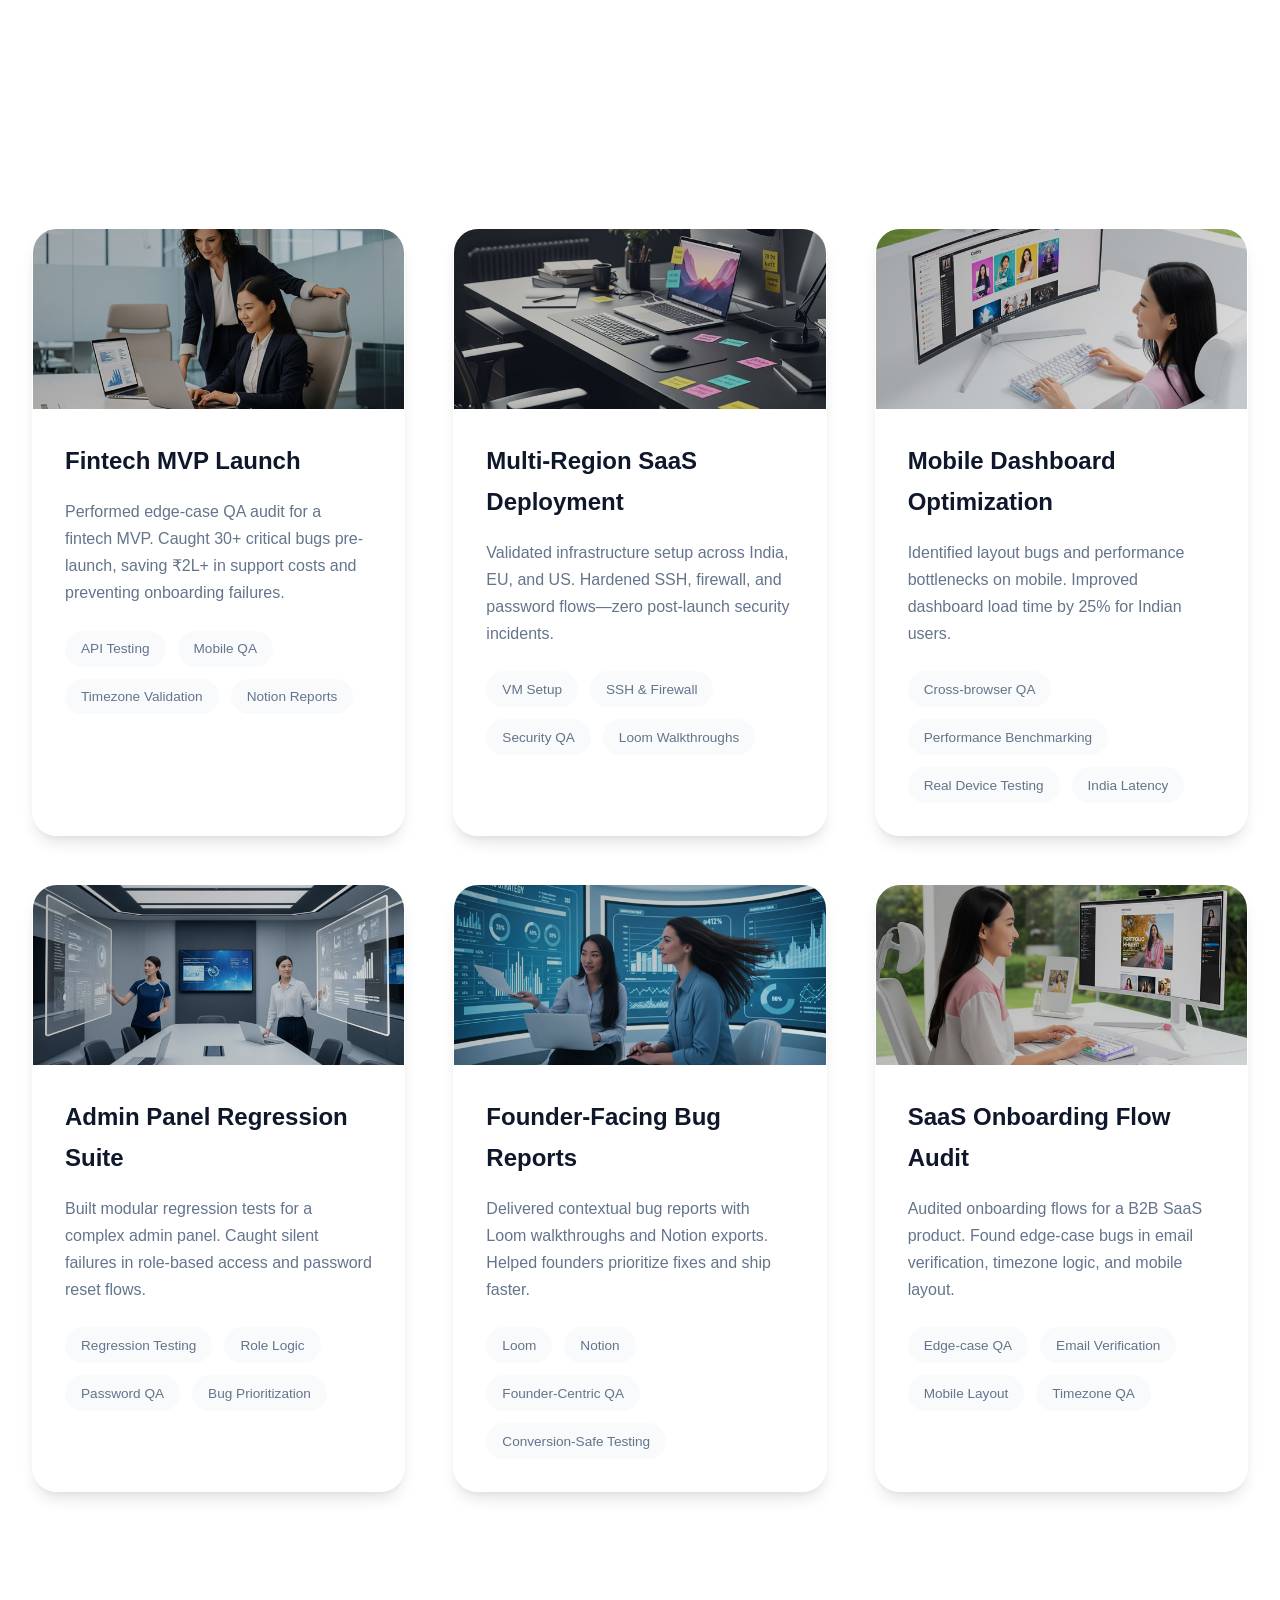
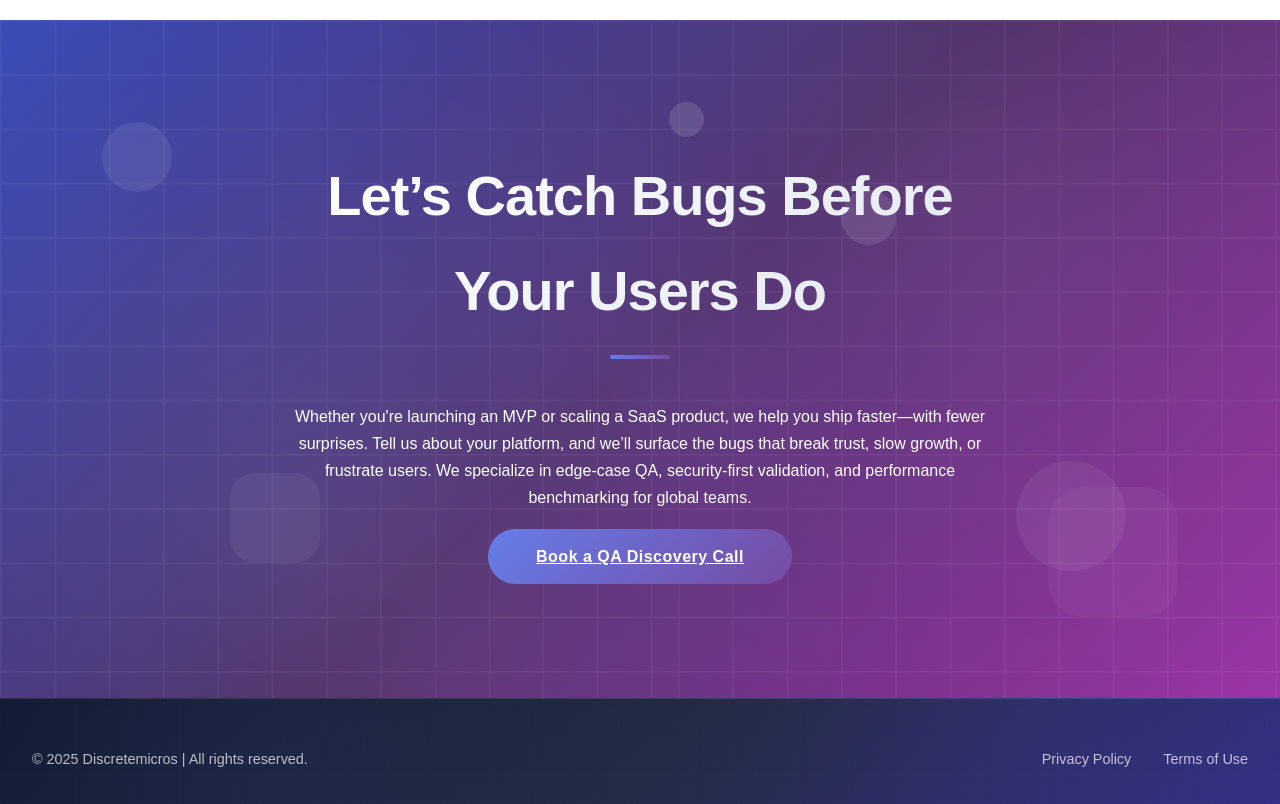
==== commit ce7c1656: "Changed privacy and terms link" ====
--- a/index.html
+++ b/index.html
@@ -331,8 +331,8 @@
                     <p>&copy; 2025 Discretemicros | All rights reserved.</p>
                 </div>
                 <div class="footer-right">
-                    <a href="#privacy">Privacy Policy</a>
-                    <a href="#terms">Terms of Use</a>
+                    <a href="/privacy">Privacy Policy</a>
+                    <a href="/terms">Terms of Use</a>
                 </div>
             </div>
         </div>
